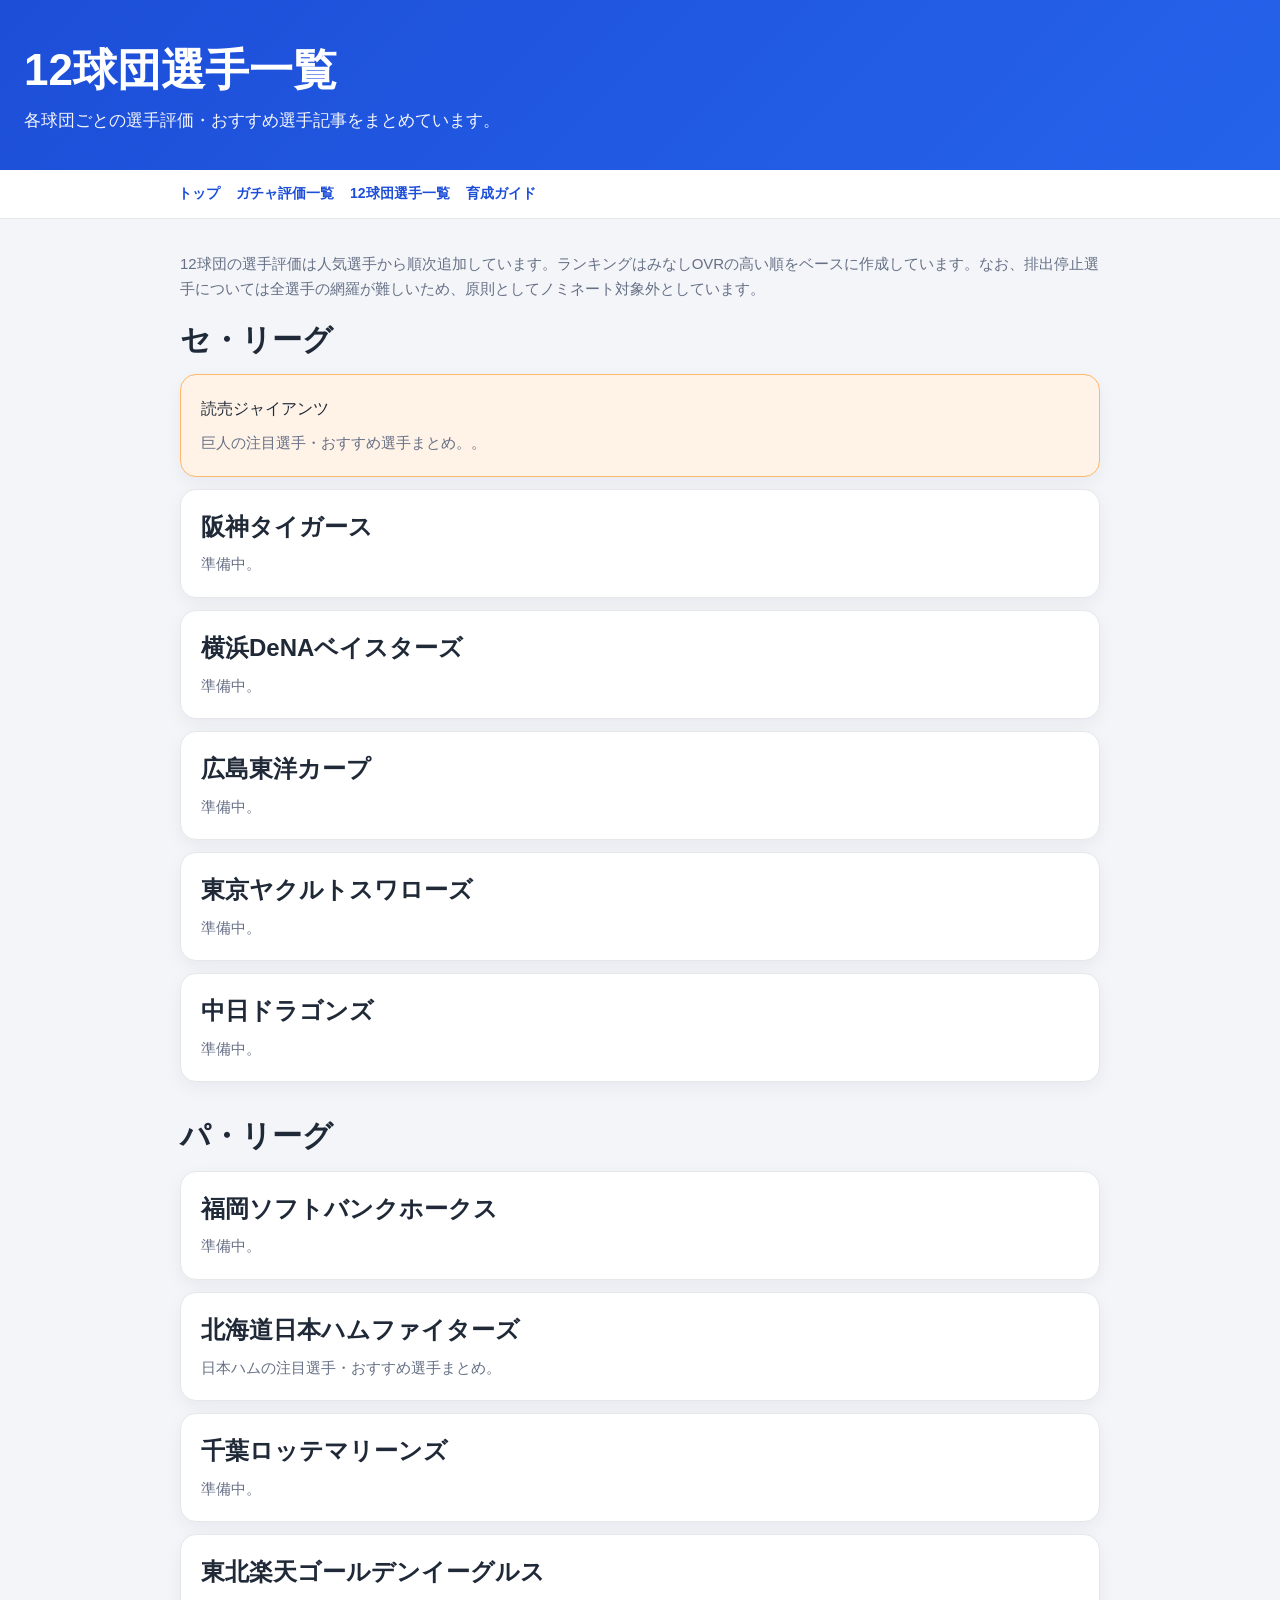
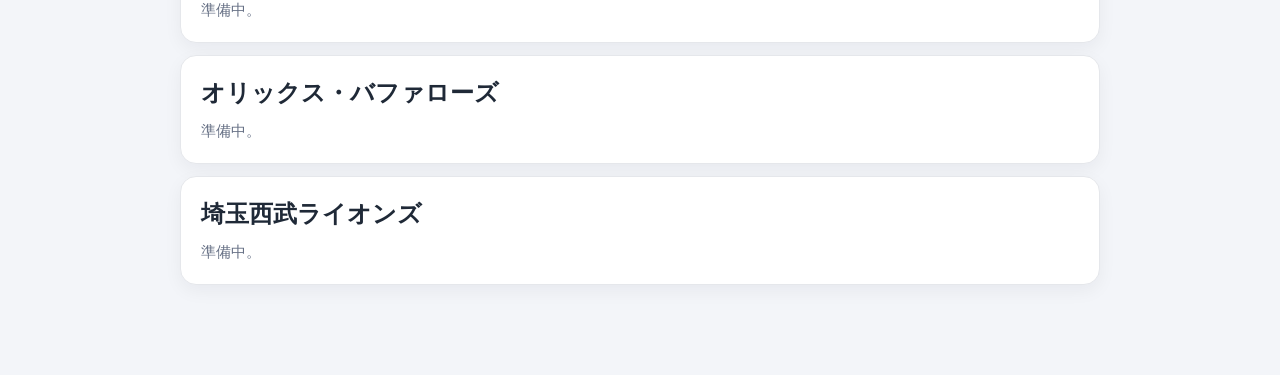
==== 12teams.html @ 33e30871 "12teams.html" ====
<!DOCTYPE html>
<html lang="ja">
<head>
<meta charset="utf-8">
<meta name="viewport" content="width=device-width, initial-scale=1">
<title>12球団選手一覧 | プロ野球RISING攻略まとめ</title>
<link rel="stylesheet" href="style.css">
</head>
<body>

<header>
  <h1>12球団選手一覧</h1>
  <p>各球団ごとの選手評価・おすすめ選手記事をまとめています。</p>
</header>

<nav>
  <div class="nav-inner">
    <a href="./index.html">トップ</a>
    <a href="./gacha.html">ガチャ評価一覧</a>
    <a href="./12teams.html">12球団選手一覧</a>
    <a href="#">育成ガイド</a>
  </div>
</nav>

<div class="container">

  <section>
    <p class="note">
12球団の選手評価は人気選手から順次追加しています。ランキングはみなしOVRの高い順をベースに作成しています。なお、排出停止選手については全選手の網羅が難しいため、原則としてノミネート対象外としています。
</p>
    <h2>セ・リーグ</h2>

    <div class="card" style="background:#fff3e8; border:1px solid #ffb86b;>
      <a class="card-title" href="./gints.html" target="_blank" rel="noopener noreferrer">読売ジャイアンツ</a>
      <div class="desc">巨人の注目選手・おすすめ選手まとめ。。</div>
    </div>

    <div class="card">
      <a class="card-title" href="ここに阪神の記事URL" target="_blank" rel="noopener noreferrer">阪神タイガース</a>
      <div class="desc">準備中。</div>
    </div>

    <div class="card">
      <a class="card-title" href="ここにDeNAの記事URL" target="_blank" rel="noopener noreferrer">横浜DeNAベイスターズ</a>
      <div class="desc">準備中。</div>
    </div>

    <div class="card">
      <a class="card-title" href="ここに広島の記事URL" target="_blank" rel="noopener noreferrer">広島東洋カープ</a>
      <div class="desc">準備中。</div>
    </div>

    <div class="card">
      <a class="card-title" href="ここにヤクルトの記事URL" target="_blank" rel="noopener noreferrer">東京ヤクルトスワローズ</a>
      <div class="desc">準備中。</div>
    </div>

    <div class="card">
      <a class="card-title" href="ここに中日の記事URL" target="_blank" rel="noopener noreferrer">中日ドラゴンズ</a>
      <div class="desc">準備中。</div>
    </div>
  </section>

  <section>
    <h2>パ・リーグ</h2>

    <div class="card">
      <a class="card-title" href="ここにソフトバンクの記事URL" target="_blank" rel="noopener noreferrer">福岡ソフトバンクホークス</a>
      <div class="desc">準備中。</div>
    </div>

    <div class="card">
      <a class="card-title" href="./fighters.html" target="_blank" rel="noopener noreferrer">北海道日本ハムファイターズ</a>
      <div class="desc">日本ハムの注目選手・おすすめ選手まとめ。</div>
    </div>

    <div class="card">
      <a class="card-title" href="ここにロッテの記事URL" target="_blank" rel="noopener noreferrer">千葉ロッテマリーンズ</a>
      <div class="desc">準備中。</div>
    </div>

    <div class="card">
      <a class="card-title" href="ここに楽天の記事URL" target="_blank" rel="noopener noreferrer">東北楽天ゴールデンイーグルス</a>
      <div class="desc">準備中。</div>
    </div>

    <div class="card">
      <a class="card-title" href="ここにオリックスの記事URL" target="_blank" rel="noopener noreferrer">オリックス・バファローズ</a>
      <div class="desc">準備中。</div>
    </div>

    <div class="card">
      <a class="card-title" href="ここに西武の記事URL" target="_blank" rel="noopener noreferrer">埼玉西武ライオンズ</a>
      <div class="desc">準備中。</div>
    </div>
  </section>

</div>

</body>
</html>
---- style.css ----
:root{
  --bg:#f3f5f9;
  --card:#ffffff;
  --text:#1f2937;
  --sub:#667085;
  --line:#e5e7eb;
  --accent:#2563eb;
  --accent2:#1d4ed8;
}

*{
  box-sizing:border-box;
}

body{
  margin:0;
  font-family:-apple-system,BlinkMacSystemFont,"Segoe UI",sans-serif;
  background:var(--bg);
  color:var(--text);
  line-height:1.7;
}

a{
  color:var(--accent);
  text-decoration:none;
}

a:hover{
  text-decoration:underline;
}

header{
  background:linear-gradient(135deg,var(--accent2),var(--accent));
  color:white;
  padding:28px 18px 24px;
}

header h1{
  margin:0;
  font-size:32px;
  line-height:1.25;
  font-weight:800;
}

header p{
  margin:10px 0 0;
  font-size:15px;
  opacity:0.95;
}

nav{
  background:#fff;
  border-bottom:1px solid var(--line);
  position:sticky;
  top:0;
  z-index:10;
}

.nav-inner{
  max-width:960px;
  margin:0 auto;
  padding:12px 18px;
  display:flex;
  gap:16px;
  flex-wrap:wrap;
}

nav a{
  font-size:14px;
  font-weight:700;
  color:var(--accent2);
}

.container{
  max-width:960px;
  margin:0 auto;
  padding:24px 16px 48px;
}

section{
  margin-bottom:34px;
}

h2{
  margin:0 0 14px;
  font-size:24px;
  line-height:1.35;
}

.note{
  margin:0 0 18px;
  font-size:15px;
  color:var(--sub);
}

.card{
  display:block;
  background:var(--card);
  border:1px solid var(--line);
  border-radius:16px;
  padding:16px;
  margin:12px 0;
  box-shadow:0 6px 18px rgba(15, 23, 42, 0.05);
  transition:transform .15s ease, box-shadow .15s ease;
}

.card:hover{
  transform:translateY(-1px);
  box-shadow:0 10px 24px rgba(15, 23, 42, 0.08);
}

.card-title{
  display:block;
  font-size:20px;
  font-weight:800;
  line-height:1.4;
  color:var(--text);
}

.card-title:hover{
  color:var(--accent);
  text-decoration:none;
}

.desc{
  margin-top:8px;
  font-size:14px;
  color:var(--sub);
}

.back{
  display:inline-block;
  margin:20px 16px 0;
  font-size:14px;
  font-weight:700;
}

@media (min-width: 768px){
  header{
    padding:42px 24px 34px;
  }

  header h1{
    font-size:44px;
  }

  header p{
    font-size:17px;
  }

  .container{
    padding:32px 20px 56px;
  }

  h2{
    font-size:30px;
  }

  .card{
    padding:20px;
  }

  .card-title{
    font-size:24px;
  }

  .desc,
  .note{
    font-size:15px;
  }
}
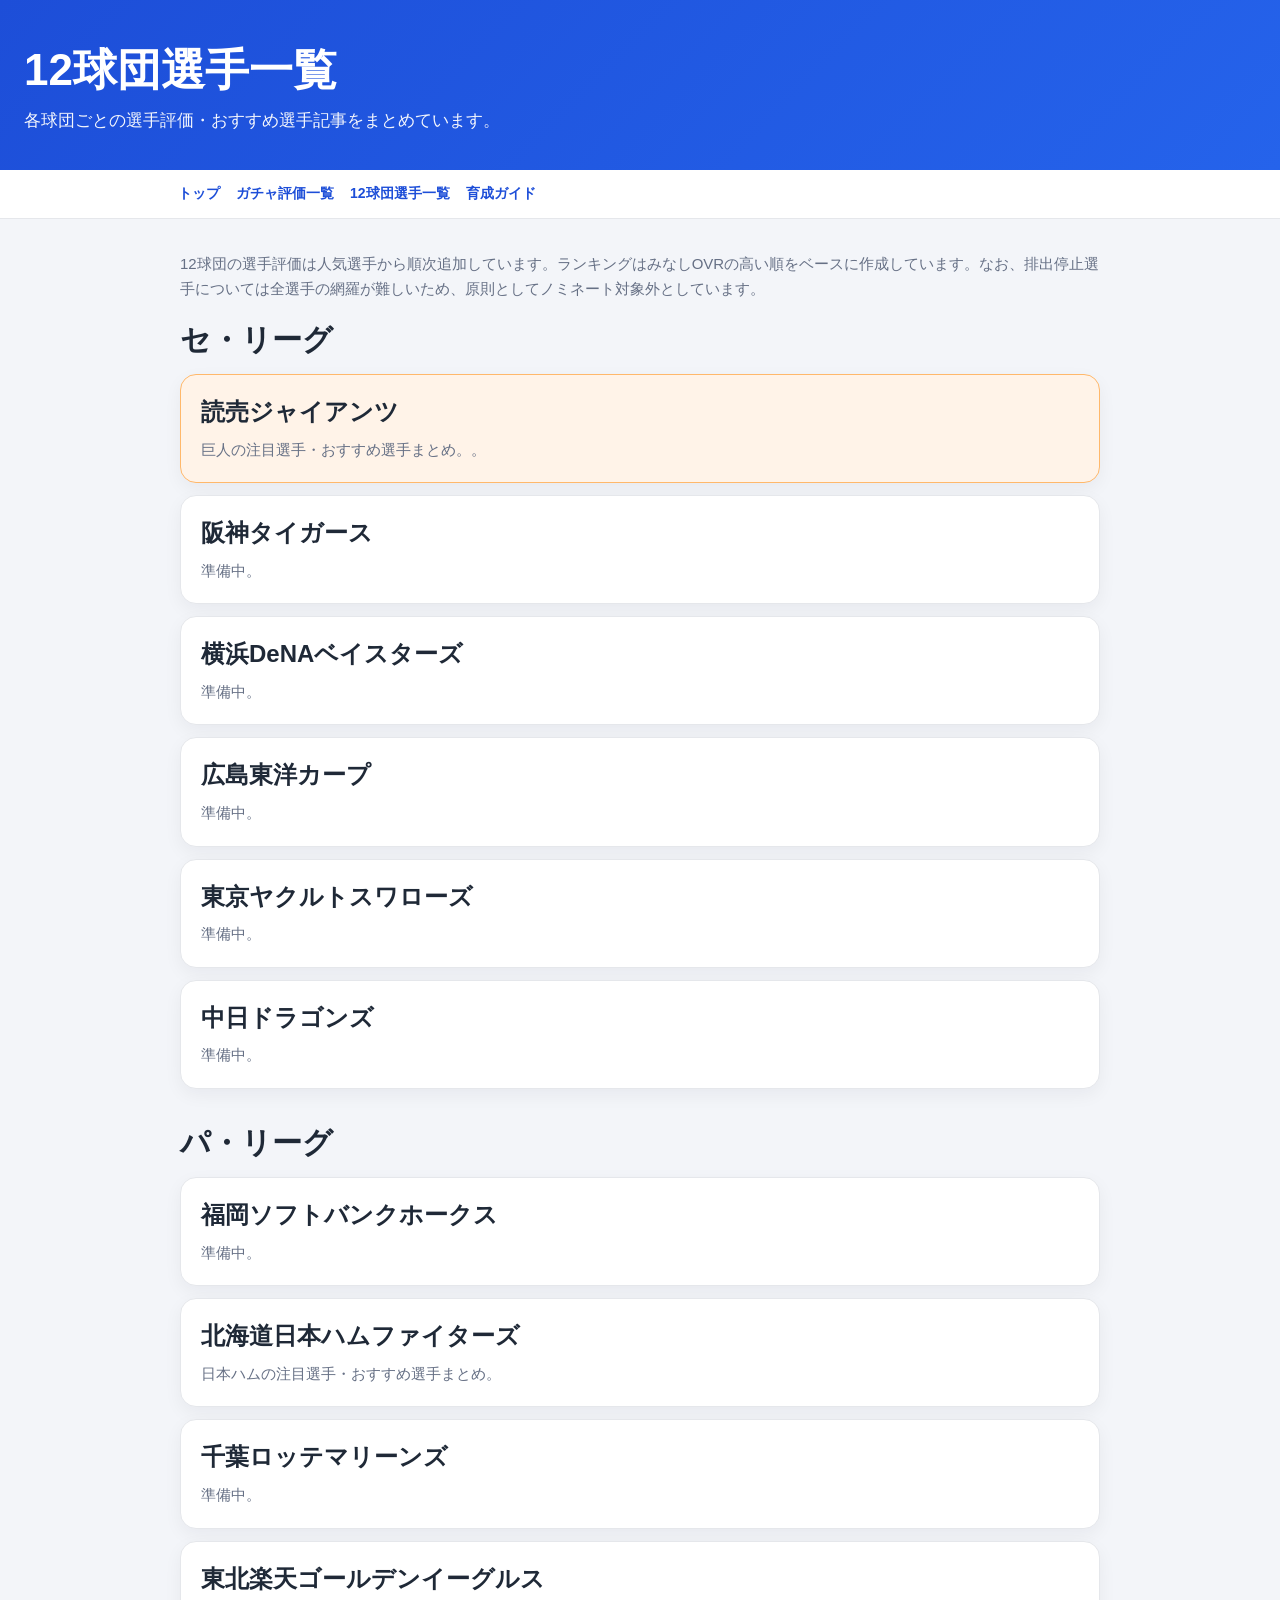
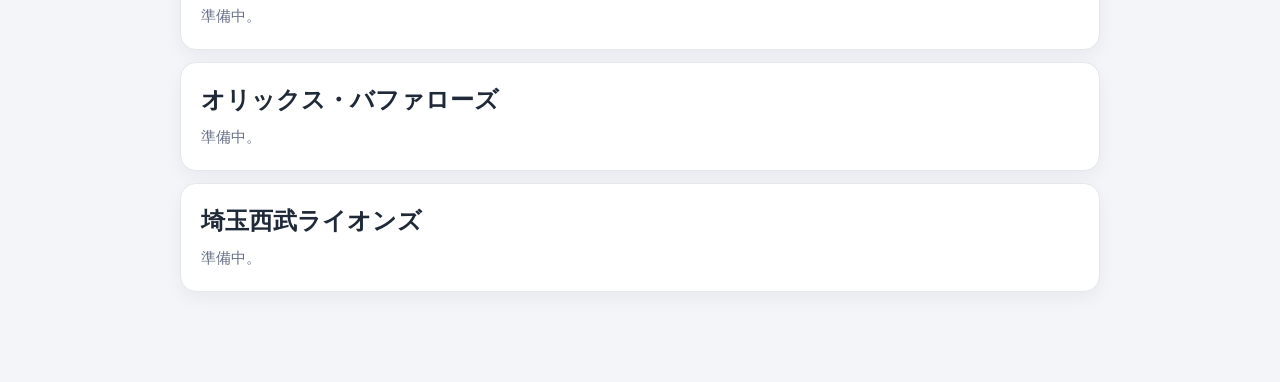
==== commit 88b29c89: "12teams.html" ====
--- a/12teams.html
+++ b/12teams.html
@@ -31,7 +31,7 @@
 </p>
     <h2>セ・リーグ</h2>
 
-    <div class="card" style="background:#fff3e8; border:1px solid #ffb86b;>
+    <div class="card" style="background:#fff3e8; border:1px solid #ffb86b;">
       <a class="card-title" href="./gints.html" target="_blank" rel="noopener noreferrer">読売ジャイアンツ</a>
       <div class="desc">巨人の注目選手・おすすめ選手まとめ。。</div>
     </div>
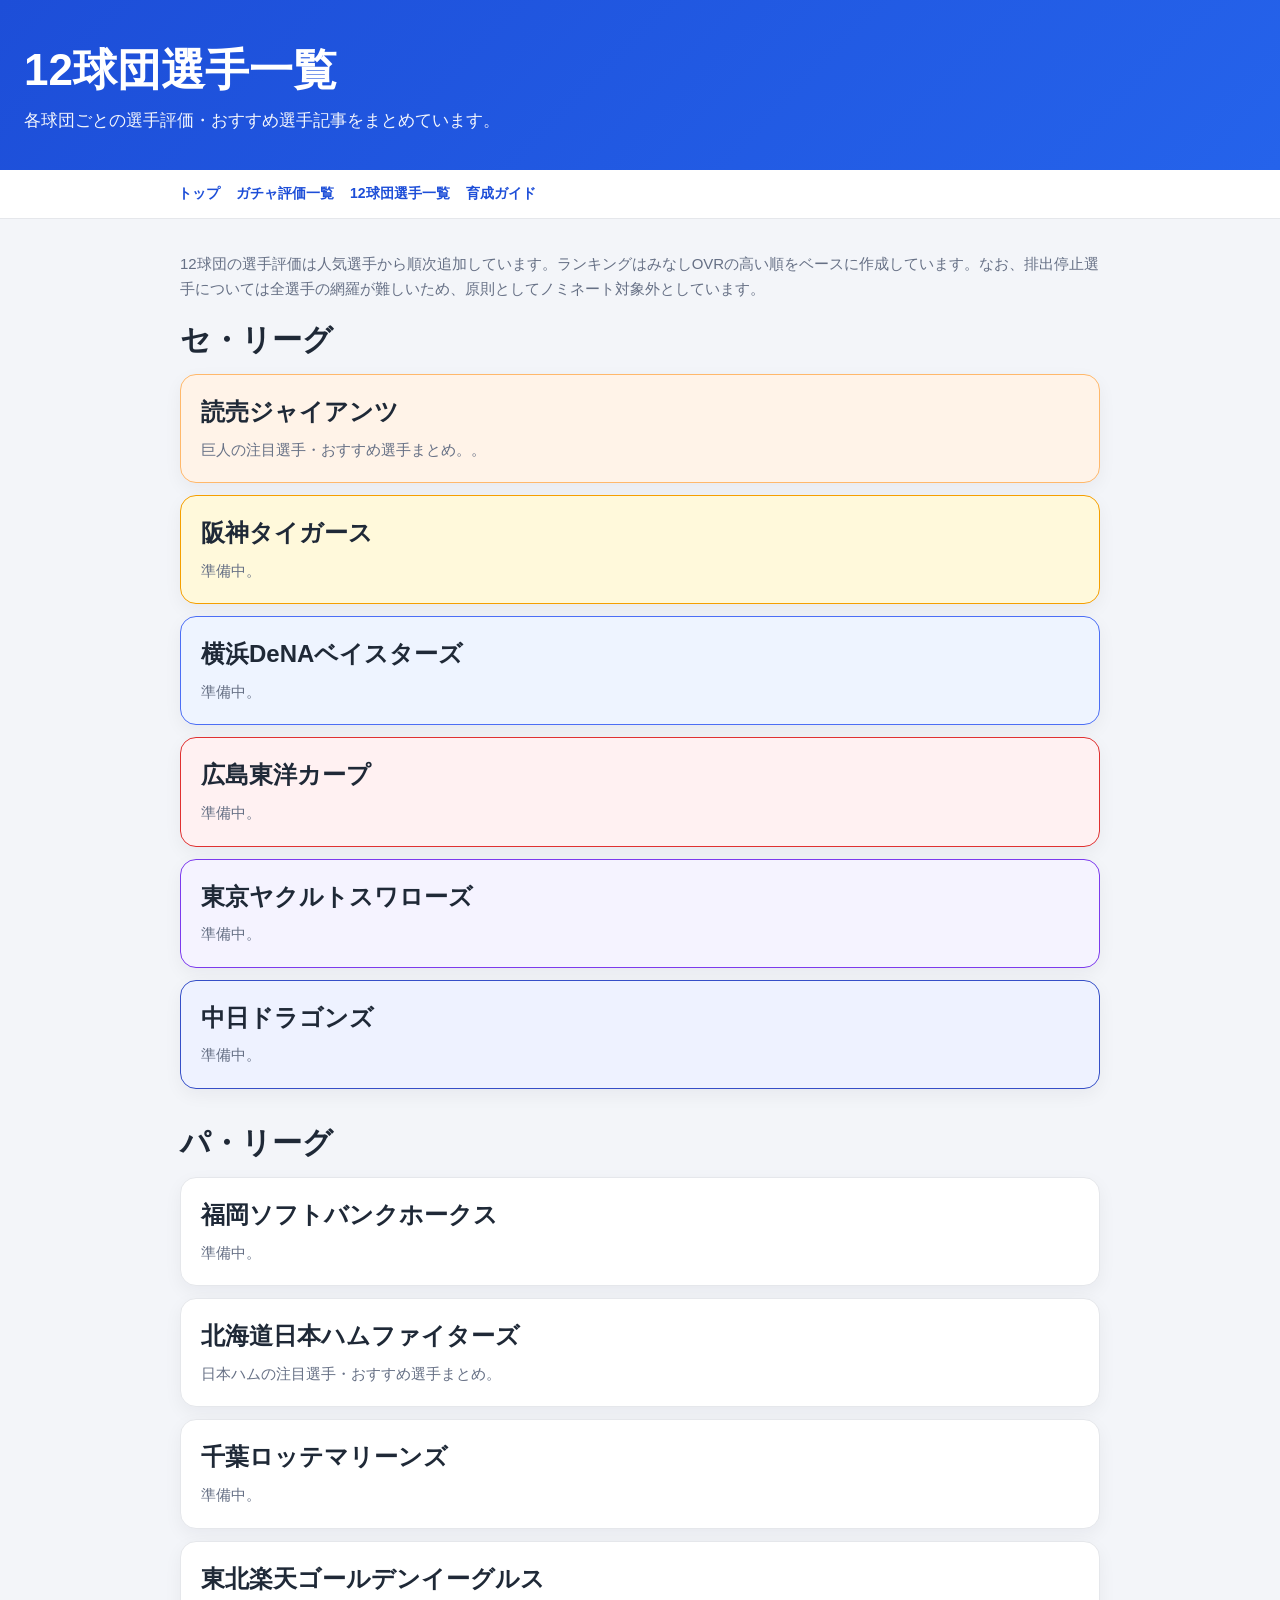
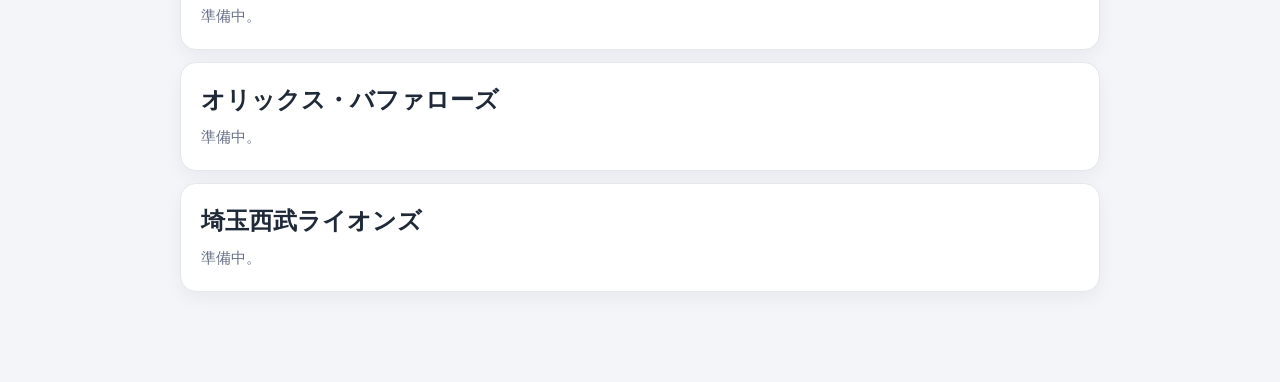
==== commit a750bd10: "12teams.html" ====
--- a/12teams.html
+++ b/12teams.html
@@ -36,27 +36,27 @@
       <div class="desc">巨人の注目選手・おすすめ選手まとめ。。</div>
     </div>
 
-    <div class="card">
+    <div class="card" style="background:#fff9db; border:1px solid #f59f00;">
       <a class="card-title" href="ここに阪神の記事URL" target="_blank" rel="noopener noreferrer">阪神タイガース</a>
       <div class="desc">準備中。</div>
     </div>
 
-    <div class="card">
+    <div class="card" style="background:#eef4ff; border:1px solid #4c6ef5;">
       <a class="card-title" href="ここにDeNAの記事URL" target="_blank" rel="noopener noreferrer">横浜DeNAベイスターズ</a>
       <div class="desc">準備中。</div>
     </div>
 
-    <div class="card">
+    <div class="card" style="background:#fff1f2; border:1px solid #e03131;">
       <a class="card-title" href="ここに広島の記事URL" target="_blank" rel="noopener noreferrer">広島東洋カープ</a>
       <div class="desc">準備中。</div>
     </div>
 
-    <div class="card">
+    <div class="card" style="background:#f5f3ff; border:1px solid #7c3aed;">
       <a class="card-title" href="ここにヤクルトの記事URL" target="_blank" rel="noopener noreferrer">東京ヤクルトスワローズ</a>
       <div class="desc">準備中。</div>
     </div>
 
-    <div class="card">
+    <div class="card" style="background:#eef2ff; border:1px solid #364fc7;">
       <a class="card-title" href="ここに中日の記事URL" target="_blank" rel="noopener noreferrer">中日ドラゴンズ</a>
       <div class="desc">準備中。</div>
     </div>
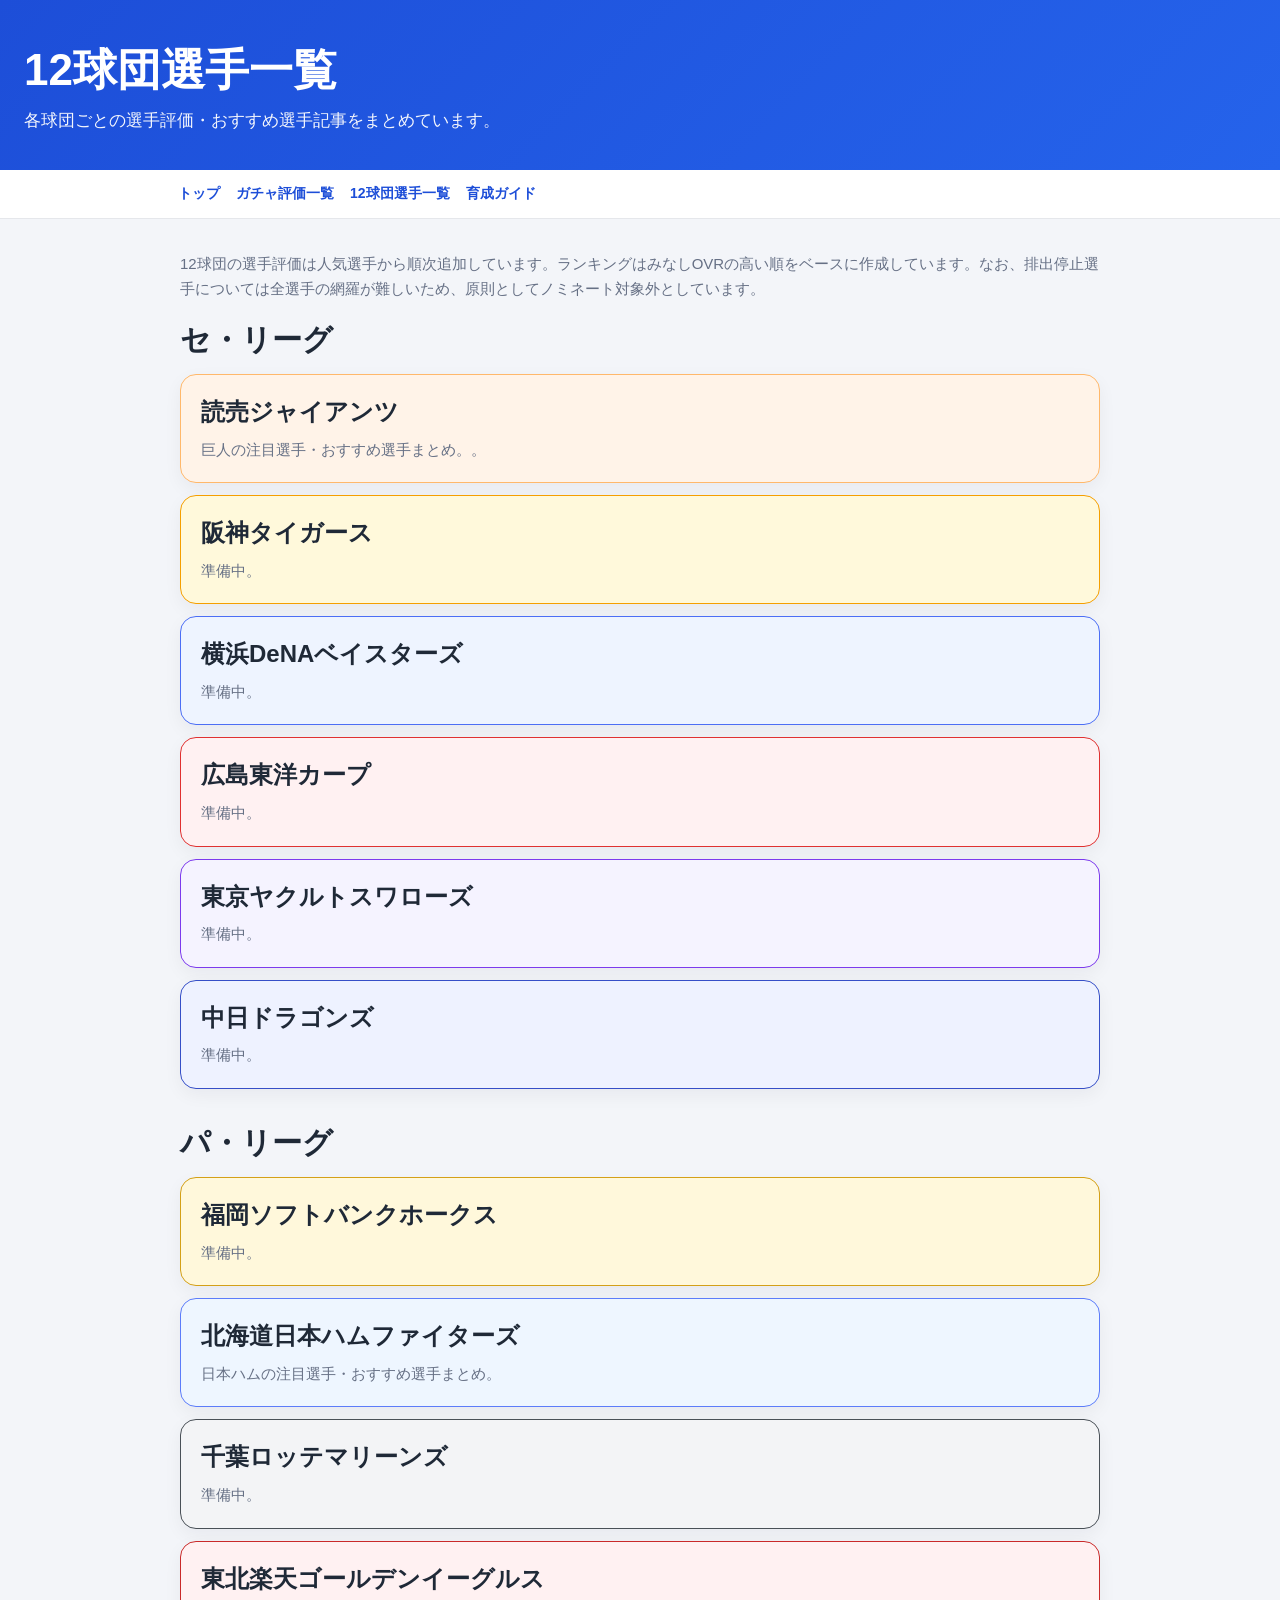
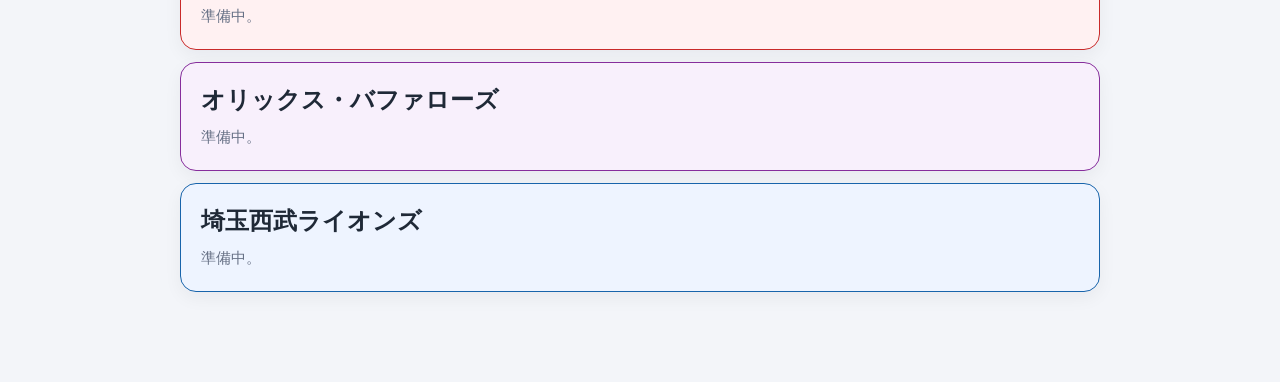
==== commit a92602a9: "12teams.html" ====
--- a/12teams.html
+++ b/12teams.html
@@ -65,32 +65,32 @@
   <section>
     <h2>パ・リーグ</h2>
 
-    <div class="card">
+    <div class="card" style="background:#fff8db; border:1px solid #d4a017;">
       <a class="card-title" href="ここにソフトバンクの記事URL" target="_blank" rel="noopener noreferrer">福岡ソフトバンクホークス</a>
       <div class="desc">準備中。</div>
     </div>
 
-    <div class="card">
+    <div class="card" style="background:#eef6ff; border:1px solid #5c7cfa;">
       <a class="card-title" href="./fighters.html" target="_blank" rel="noopener noreferrer">北海道日本ハムファイターズ</a>
       <div class="desc">日本ハムの注目選手・おすすめ選手まとめ。</div>
     </div>
 
-    <div class="card">
+    <div class="card" style="background:#f3f4f6; border:1px solid #495057;">
       <a class="card-title" href="ここにロッテの記事URL" target="_blank" rel="noopener noreferrer">千葉ロッテマリーンズ</a>
       <div class="desc">準備中。</div>
     </div>
 
-    <div class="card">
+    <div class="card" style="background:#fff1f2; border:1px solid #c92a2a;">
       <a class="card-title" href="ここに楽天の記事URL" target="_blank" rel="noopener noreferrer">東北楽天ゴールデンイーグルス</a>
       <div class="desc">準備中。</div>
     </div>
 
-    <div class="card">
+    <div class="card" style="background:#f8f0fc; border:1px solid #862e9c;">
       <a class="card-title" href="ここにオリックスの記事URL" target="_blank" rel="noopener noreferrer">オリックス・バファローズ</a>
       <div class="desc">準備中。</div>
     </div>
 
-    <div class="card">
+    <div class="card" style="background:#eef4ff; border:1px solid #1864ab;">
       <a class="card-title" href="ここに西武の記事URL" target="_blank" rel="noopener noreferrer">埼玉西武ライオンズ</a>
       <div class="desc">準備中。</div>
     </div>
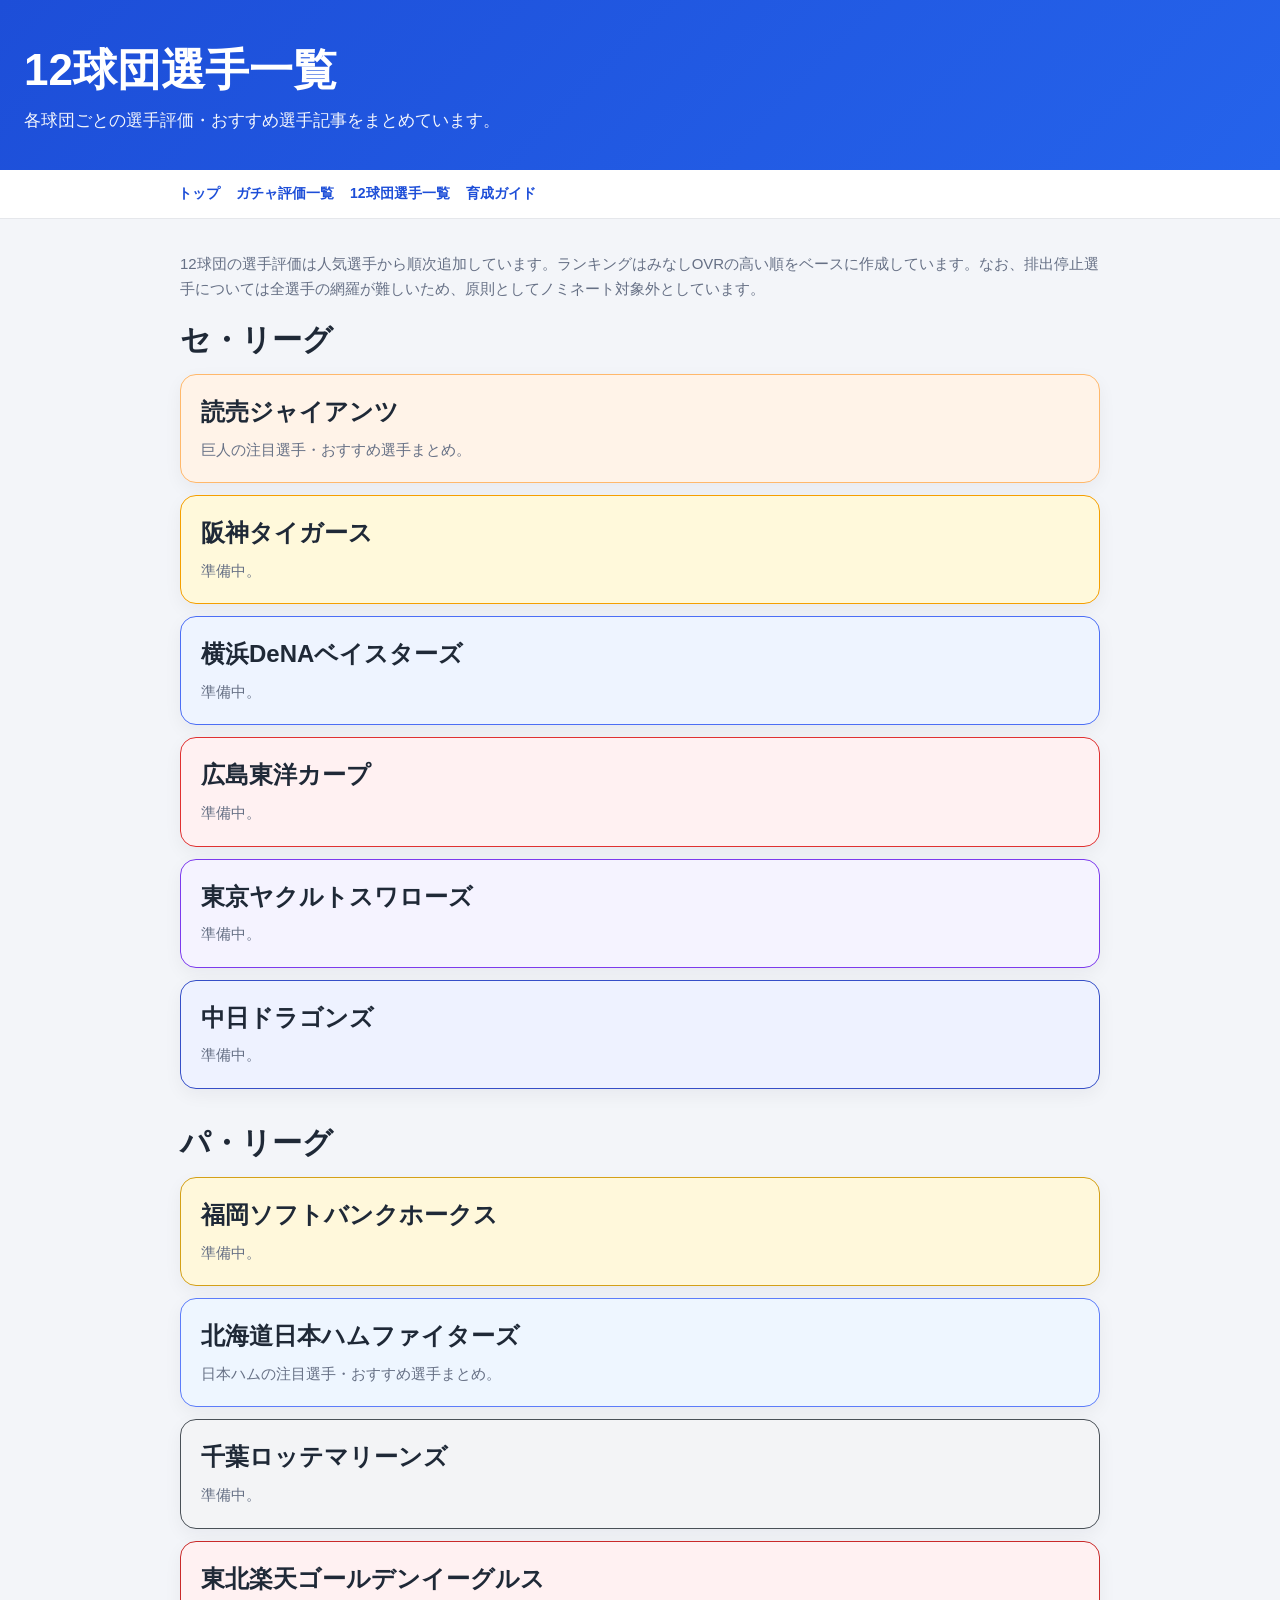
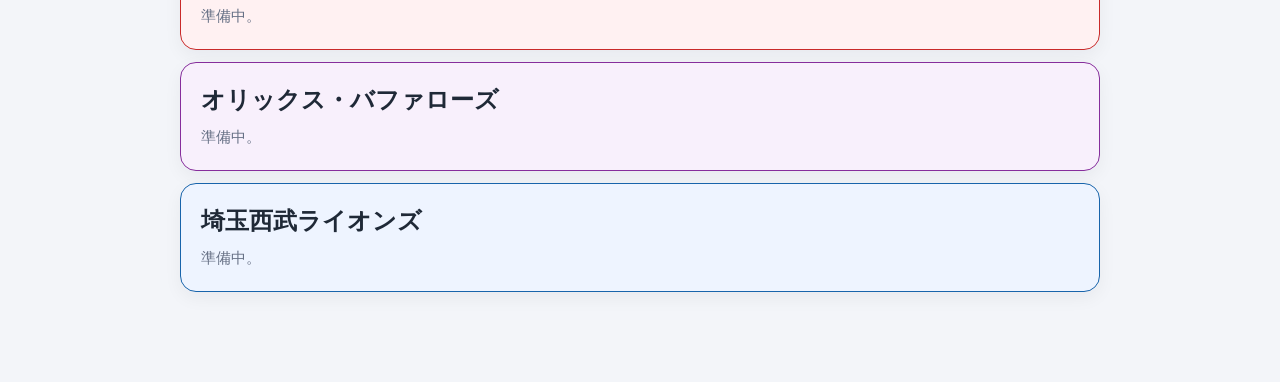
==== commit c3ee8885: "12teams.html" ====
--- a/12teams.html
+++ b/12teams.html
@@ -33,7 +33,7 @@
 
     <div class="card" style="background:#fff3e8; border:1px solid #ffb86b;">
       <a class="card-title" href="./gints.html" target="_blank" rel="noopener noreferrer">読売ジャイアンツ</a>
-      <div class="desc">巨人の注目選手・おすすめ選手まとめ。。</div>
+      <div class="desc">巨人の注目選手・おすすめ選手まとめ。</div>
     </div>
 
     <div class="card" style="background:#fff9db; border:1px solid #f59f00;">
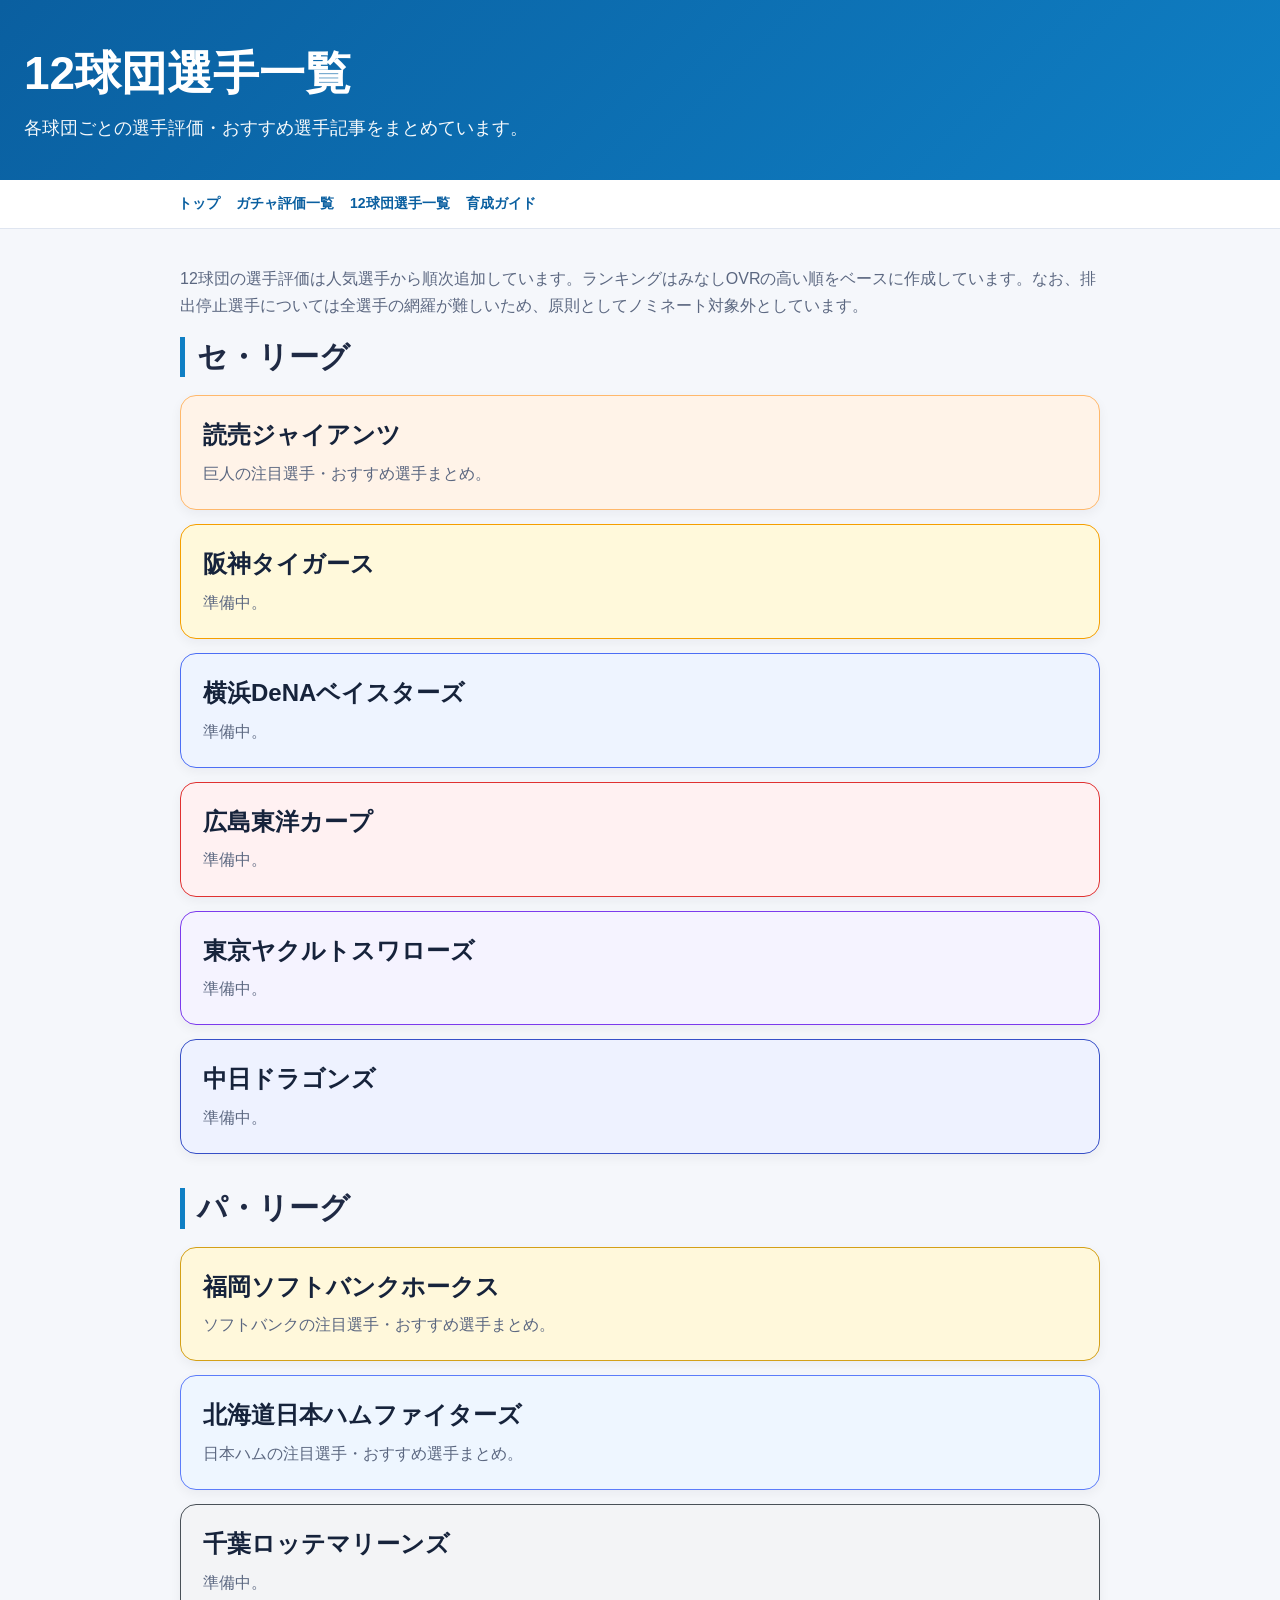
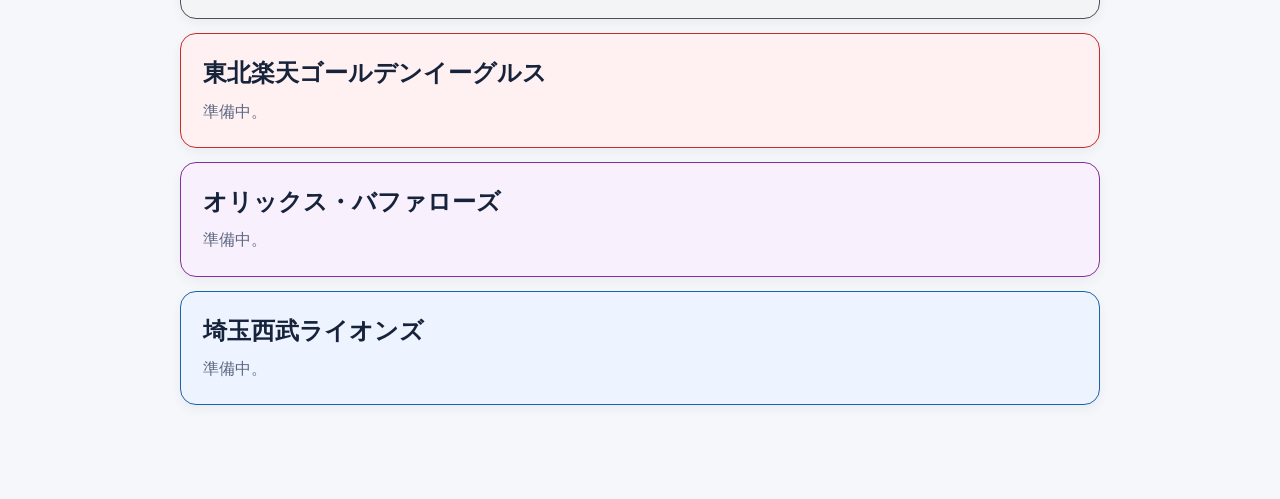
==== commit ddfaf85f: "12teams.html" ====
--- a/12teams.html
+++ b/12teams.html
@@ -66,8 +66,8 @@
     <h2>パ・リーグ</h2>
 
     <div class="card" style="background:#fff8db; border:1px solid #d4a017;">
-      <a class="card-title" href="ここにソフトバンクの記事URL" target="_blank" rel="noopener noreferrer">福岡ソフトバンクホークス</a>
-      <div class="desc">準備中。</div>
+      <a class="card-title" href="./hawks.html" target="_blank" rel="noopener noreferrer">福岡ソフトバンクホークス</a>
+      <div class="desc">ソフトバンクの注目選手・おすすめ選手まとめ。</div>
     </div>
 
     <div class="card" style="background:#eef6ff; border:1px solid #5c7cfa;">
--- a/style.css
+++ b/style.css
@@ -1,11 +1,12 @@
+
 :root{
-  --bg:#f3f5f9;
+  --bg:#f5f7fb;
   --card:#ffffff;
-  --text:#1f2937;
-  --sub:#667085;
-  --line:#e5e7eb;
-  --accent:#2563eb;
-  --accent2:#1d4ed8;
+  --text:#1f2a44;
+  --sub:#5b6780;
+  --line:#dfe5f0;
+  --accent:#0f7fc4;
+  --accent2:#0a5fa0;
 }
 
 *{
@@ -32,20 +33,21 @@
 header{
   background:linear-gradient(135deg,var(--accent2),var(--accent));
   color:white;
-  padding:28px 18px 24px;
+  padding:34px 20px 28px;
+  box-shadow:0 2px 10px rgba(0,0,0,0.08);
 }
 
 header h1{
   margin:0;
-  font-size:32px;
-  line-height:1.25;
+  font-size:34px;
+  line-height:1.2;
   font-weight:800;
 }
 
 header p{
-  margin:10px 0 0;
+  margin:12px 0 0;
   font-size:15px;
-  opacity:0.95;
+  opacity:0.96;
 }
 
 nav{
@@ -68,7 +70,7 @@
 nav a{
   font-size:14px;
   font-weight:700;
-  color:var(--accent2);
+  color:#0a5fa0;
 }
 
 .container{
@@ -82,9 +84,11 @@
 }
 
 h2{
-  margin:0 0 14px;
+  margin:0 0 18px;
   font-size:24px;
   line-height:1.35;
+  padding-left:12px;
+  border-left:5px solid var(--accent);
 }
 
 .note{
@@ -96,17 +100,18 @@
 .card{
   display:block;
   background:var(--card);
-  border:1px solid var(--line);
+  border:1px solid #e3e8f5;
   border-radius:16px;
-  padding:16px;
-  margin:12px 0;
-  box-shadow:0 6px 18px rgba(15, 23, 42, 0.05);
-  transition:transform .15s ease, box-shadow .15s ease;
+  padding:18px;
+  margin:14px 0;
+  box-shadow:0 4px 12px rgba(15, 23, 42, 0.05);
+  transition:transform .15s ease, box-shadow .15s ease, border-color .15s ease;
 }
 
 .card:hover{
-  transform:translateY(-1px);
+  transform:translateY(-2px);
   box-shadow:0 10px 24px rgba(15, 23, 42, 0.08);
+  border-color:#b9d8ee;
 }
 
 .card-title{
@@ -114,7 +119,7 @@
   font-size:20px;
   font-weight:800;
   line-height:1.4;
-  color:var(--text);
+  color:#16233b;
 }
 
 .card-title:hover{
@@ -137,19 +142,19 @@
 
 @media (min-width: 768px){
   header{
-    padding:42px 24px 34px;
+    padding:46px 24px 36px;
   }
 
   header h1{
-    font-size:44px;
+    font-size:46px;
   }
 
   header p{
-    font-size:17px;
+    font-size:18px;
   }
 
   .container{
-    padding:32px 20px 56px;
+    padding:36px 20px 60px;
   }
 
   h2{
@@ -157,7 +162,7 @@
   }
 
   .card{
-    padding:20px;
+    padding:22px;
   }
 
   .card-title{
@@ -166,6 +171,6 @@
 
   .desc,
   .note{
-    font-size:15px;
+    font-size:16px;
   }
 }
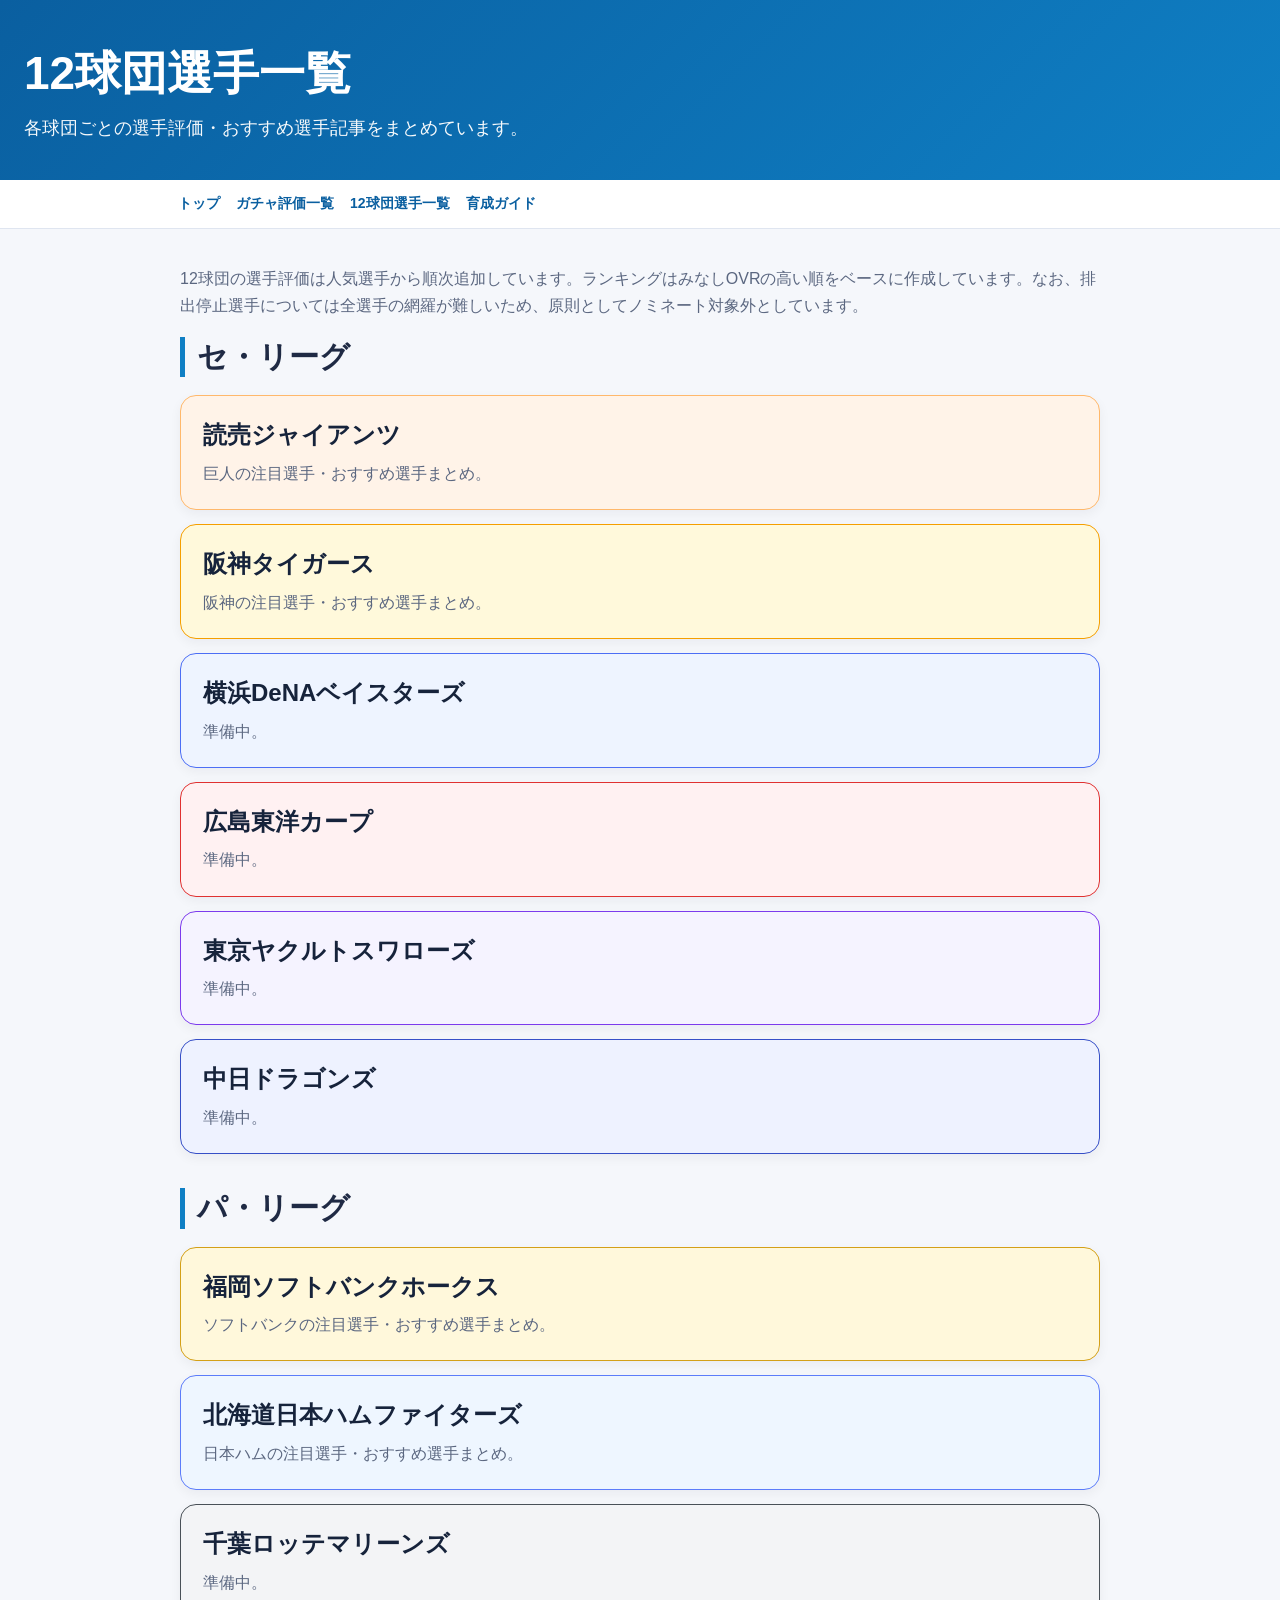
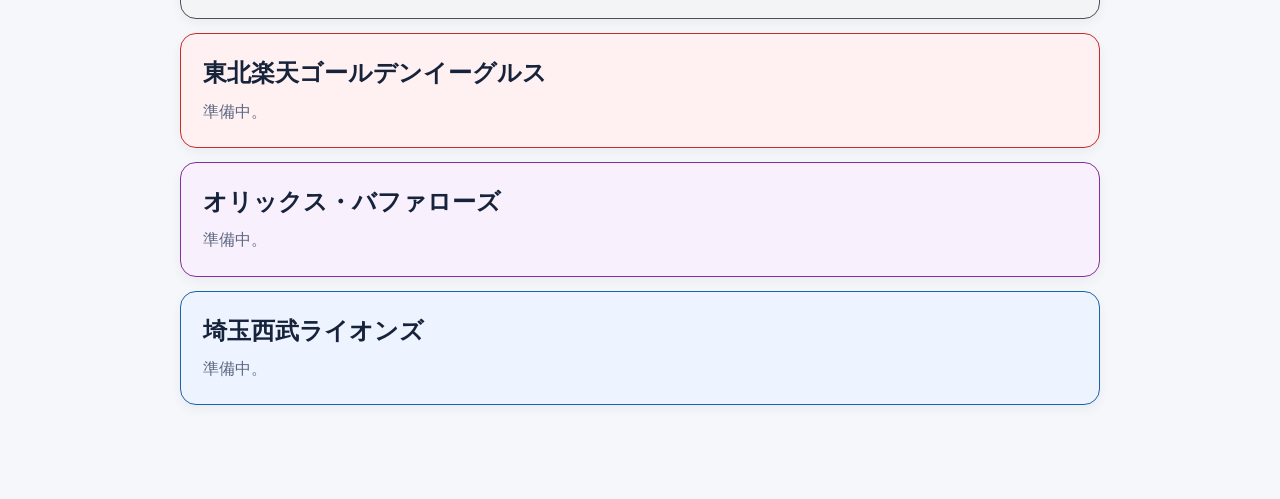
==== commit cdfe9f79: "Update 12teams.html" ====
--- a/12teams.html
+++ b/12teams.html
@@ -37,8 +37,8 @@
     </div>
 
     <div class="card" style="background:#fff9db; border:1px solid #f59f00;">
-      <a class="card-title" href="ここに阪神の記事URL" target="_blank" rel="noopener noreferrer">阪神タイガース</a>
-      <div class="desc">準備中。</div>
+      <a class="card-title" href="./tigers.html" target="_blank" rel="noopener noreferrer">阪神タイガース</a>
+      <div class="desc">阪神の注目選手・おすすめ選手まとめ。</div>
     </div>
 
     <div class="card" style="background:#eef4ff; border:1px solid #4c6ef5;">
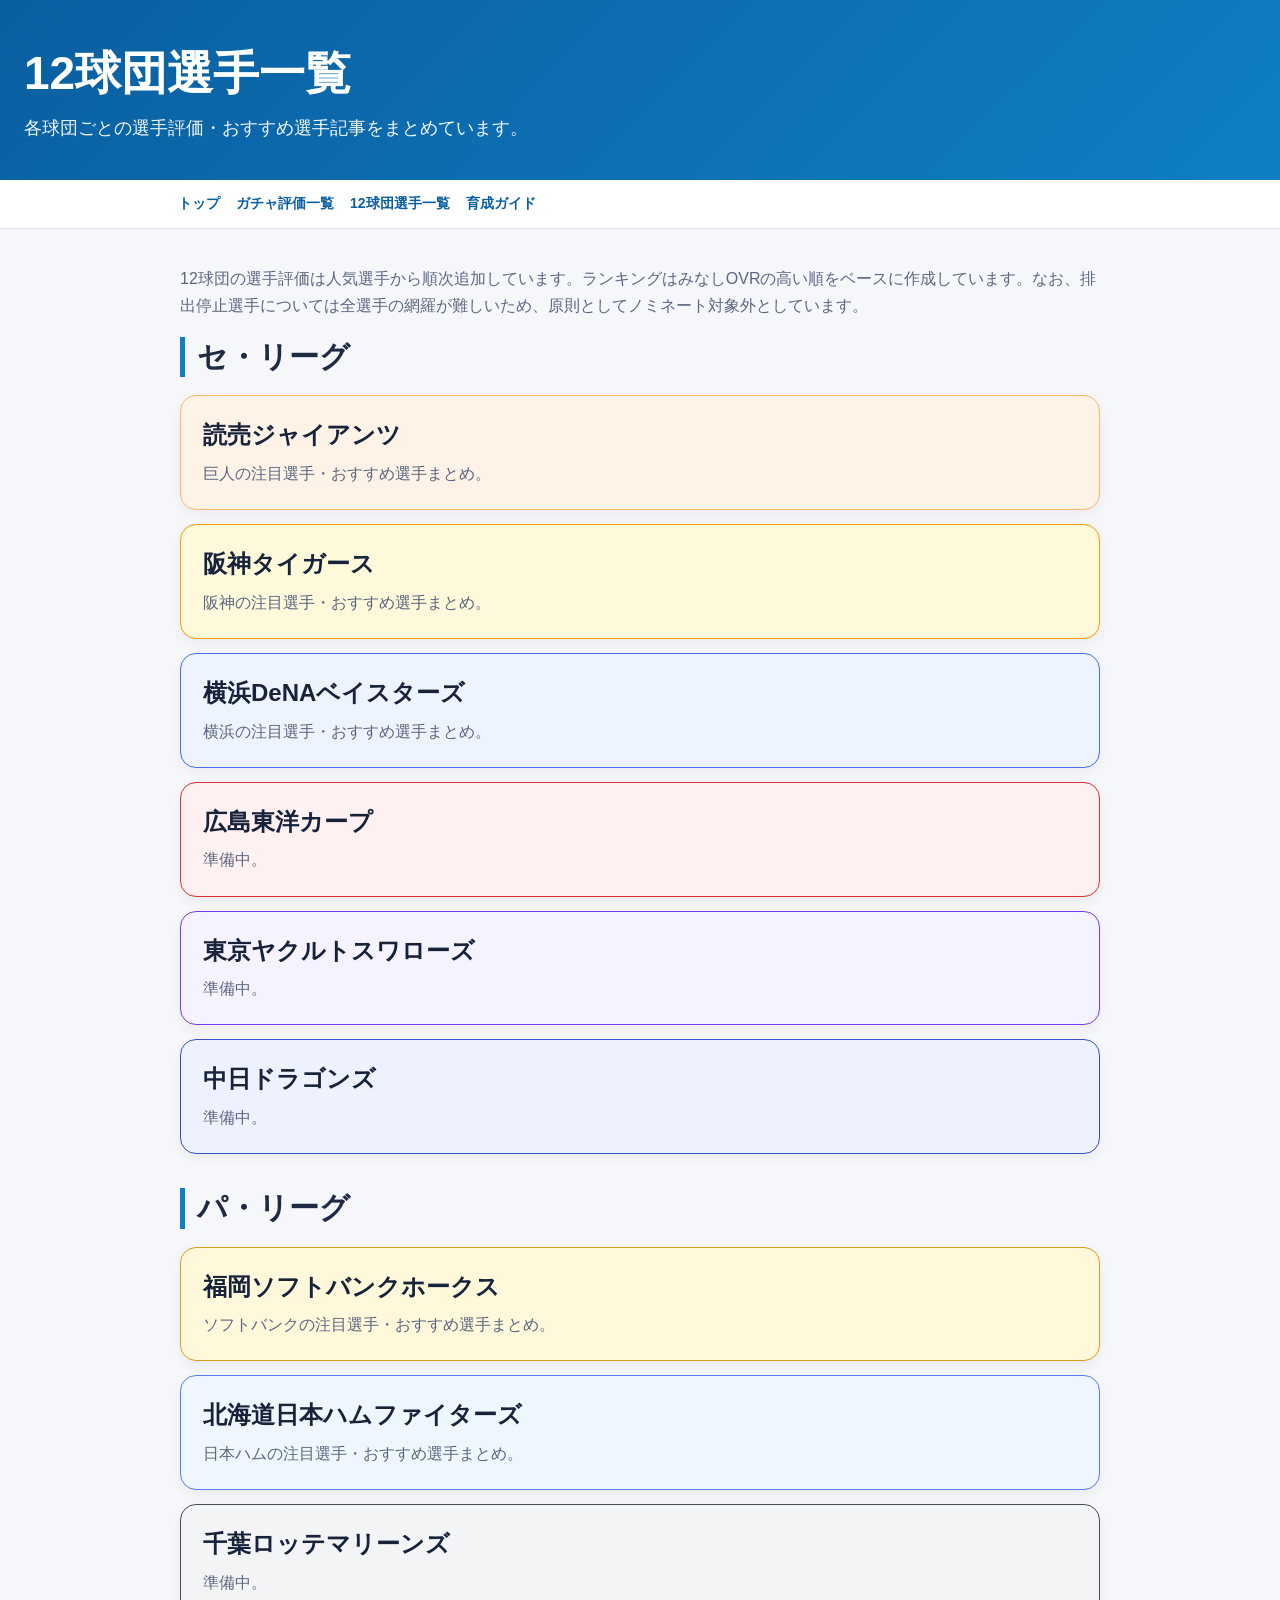
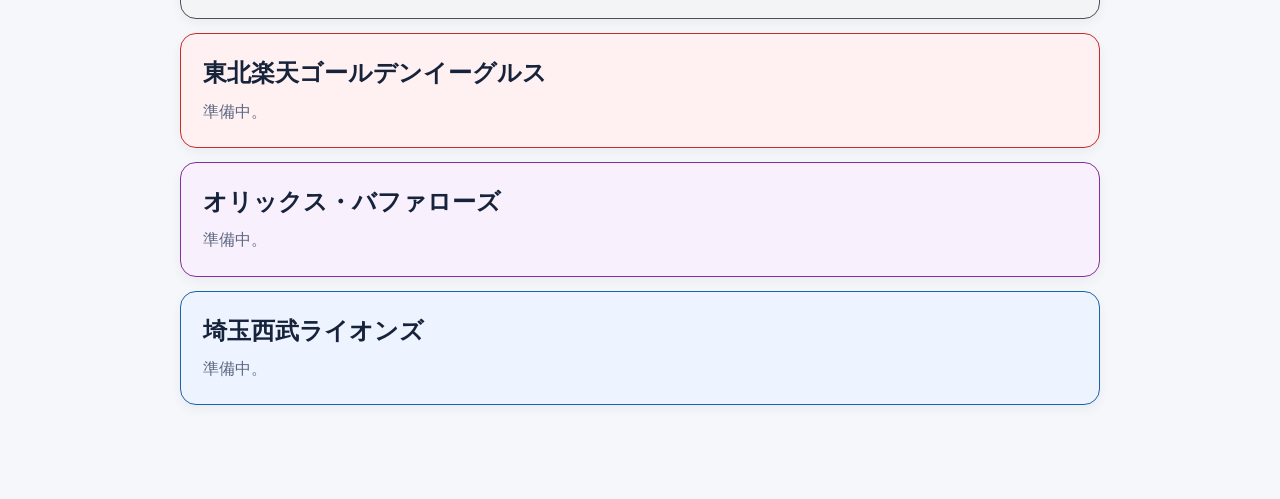
==== commit 27cac4e0: "12teams.html" ====
--- a/12teams.html
+++ b/12teams.html
@@ -42,8 +42,8 @@
     </div>
 
     <div class="card" style="background:#eef4ff; border:1px solid #4c6ef5;">
-      <a class="card-title" href="ここにDeNAの記事URL" target="_blank" rel="noopener noreferrer">横浜DeNAベイスターズ</a>
-      <div class="desc">準備中。</div>
+      <a class="card-title" href="./bays.html" target="_blank" rel="noopener noreferrer">横浜DeNAベイスターズ</a>
+      <div class="desc">横浜の注目選手・おすすめ選手まとめ。</div>
     </div>
 
     <div class="card" style="background:#fff1f2; border:1px solid #e03131;">
